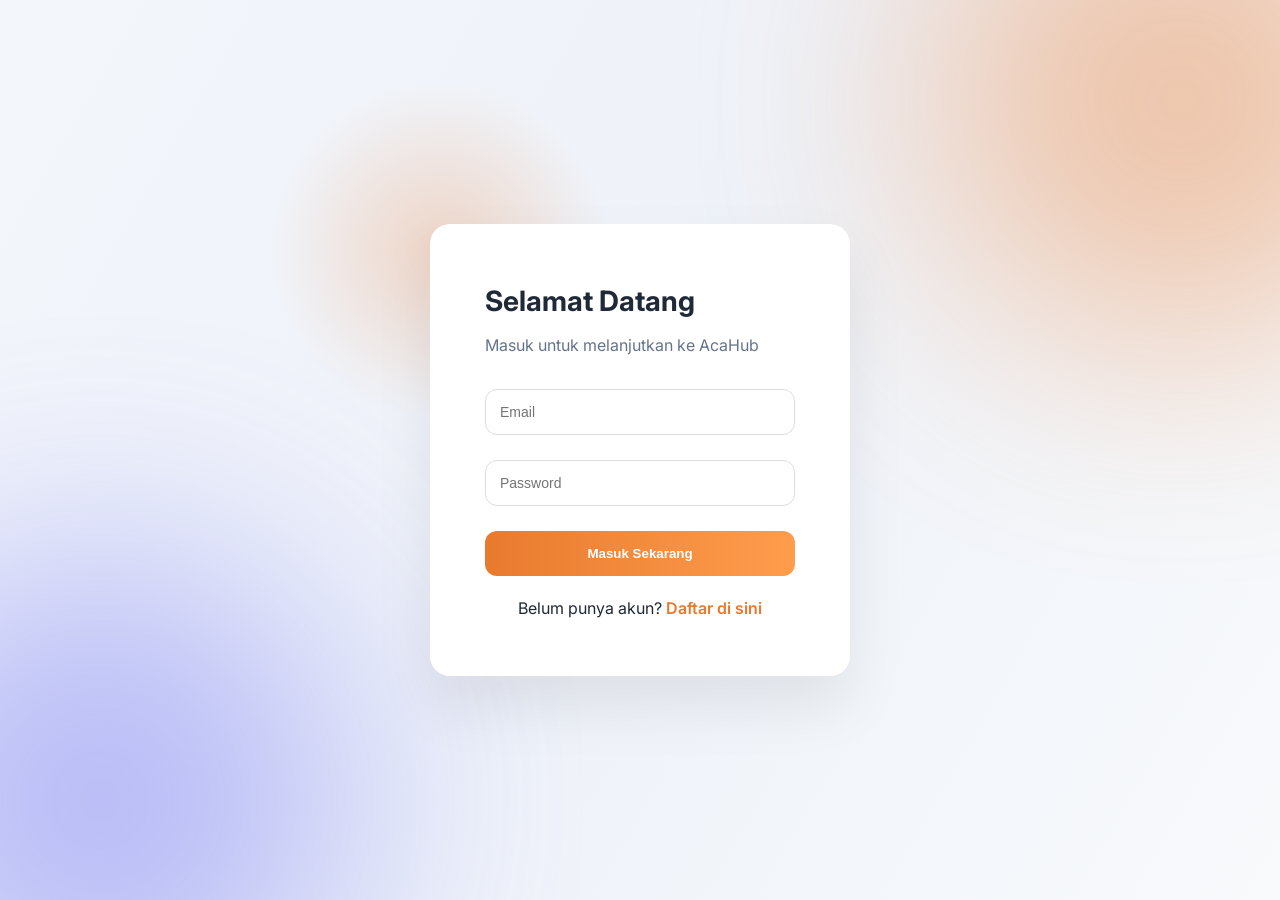
==== login.html @ 2651978c "kkk" ====
<!DOCTYPE html>
<html lang="id">
<head>

<meta charset="UTF-8">
<meta name="viewport" content="width=device-width, initial-scale=1.0">

<title>AcaHub Login</title>

<link rel="stylesheet" href="./styles.css">

<link href="https://fonts.googleapis.com/css2?family=Inter:wght@400;500;600;700&display=swap" rel="stylesheet">

</head>
<body>

<section class="acahub-auth-page">

<div class="mouse-light" id="mouseLight"></div>

<div class="acahub-auth-box">

<h2>Selamat Datang</h2>
<p>Masuk untuk melanjutkan ke AcaHub</p>

<form id="loginForm">

<div class="acahub-input">
<input type="email" id="email" required placeholder="Email">
</div>

<div class="acahub-input">
<input type="password" id="password" required placeholder="Password">
</div>

<button type="submit" class="acahub-btn">
Masuk Sekarang
</button>

</form>

<div class="acahub-login-link">
Belum punya akun?
<a href="./page.html">Daftar di sini</a>
</div>

</div>

</section>

<script src="./login.js"></script>

</body>
</html>
---- styles.css ----
body{
margin:0;
font-family:'Inter',sans-serif;
background:#f3f6fb;
overflow:hidden;
}

/* Background */
.acahub-auth-page{
min-height:100vh;
display:flex;
align-items:center;
justify-content:center;
position:relative;
background:linear-gradient(120deg,#f3f6fb,#eef2f9,#f8fafc);
overflow:hidden;
}

/* Floating blobs */
.acahub-auth-page::before,
.acahub-auth-page::after{
content:"";
position:absolute;
width:500px;
height:500px;
border-radius:50%;
filter:blur(120px);
opacity:0.4;
animation:float 10s infinite ease-in-out;
}

.acahub-auth-page::before{
background:#e87a2e;
top:-150px;
right:-150px;
}

.acahub-auth-page::after{
background:#6366f1;
bottom:-150px;
left:-150px;
animation-delay:4s;
}

/* Mouse light */
.mouse-light{
position:absolute;
width:400px;
height:400px;
background:radial-gradient(circle,rgba(232,122,46,0.25),transparent 60%);
border-radius:50%;
pointer-events:none;
transform:translate(-50%,-50%);
}

/* Card */
.acahub-auth-box{
position:relative;
z-index:1;
width:420px;
padding:55px;
border-radius:20px;
background:white;
box-shadow:
0 30px 60px rgba(0,0,0,0.08);
animation:fadeUp 1s ease;
transition:0.3s;
}

.acahub-auth-box:hover{
transform:translateY(-5px);
box-shadow:0 40px 80px rgba(0,0,0,0.12);
}

/* Title */
.acahub-auth-box h2{
margin-bottom:10px;
font-size:28px;
}

.acahub-auth-box p{
color:#64748b;
margin-bottom:30px;
}

/* Input */
.acahub-input{
position:relative;
margin-bottom:25px;
}

.acahub-input input{
width:100%;
padding:14px;
border-radius:12px;
border:1px solid #ddd;
font-size:14px;
outline:none;
transition:0.3s;
}

.acahub-input input:focus{
border-color:#e87a2e;
box-shadow:0 0 0 4px rgba(232,122,46,0.15);
}

/* Button */
.acahub-btn{
width:100%;
padding:15px;
border:none;
border-radius:12px;
background:linear-gradient(90deg,#e87a2e,#ff9d4d);
color:white;
font-weight:600;
cursor:pointer;
position:relative;
overflow:hidden;
transition:0.3s;
}

.acahub-btn:hover{
transform:translateY(-3px);
box-shadow:0 15px 35px rgba(232,122,46,0.4);
}

/* Ripple */
.ripple{
position:absolute;
border-radius:50%;
background:rgba(255,255,255,0.6);
transform:scale(0);
animation:ripple 600ms linear;
pointer-events:none;
}

/* Login link */
.acahub-login-link{
margin-top:20px;
text-align:center;
}

.acahub-login-link a{
color:#e87a2e;
font-weight:600;
text-decoration:none;
}

/* Animations */
@keyframes fadeUp{
from{
opacity:0;
transform:translateY(40px);
}
to{
opacity:1;
transform:translateY(0);
}
}

@keyframes float{
0%,100%{transform:translateY(0);}
50%{transform:translateY(40px);}
}

@keyframes ripple{
to{
transform:scale(4);
opacity:0;
}
}
/* ===========================
   AcaHub — Design System & Styles
   =========================== */

/* quick test rule (make body background light gray) */
body {
    background: #f0f0f0;
}


/* ---------- Reset & Base ---------- */
*, *::before, *::after {
    margin: 0;
    padding: 0;
    box-sizing: border-box;
}

:root {
    /* Brand Colors */
    --primary: #0d7377;
    --primary-dark: #095c5f;
    --primary-light: #14919b;
    --accent: #e87a2e;
    --accent-dark: #d06820;
    --accent-light: #f59e4f;

    /* Neutrals */
    --white: #ffffff;
    --gray-50: #f9fafb;
    --gray-100: #f3f4f6;
    --gray-200: #e5e7eb;
    --gray-300: #d1d5db;
    --gray-400: #9ca3af;
    --gray-500: #6b7280;
    --gray-600: #4b5563;
    --gray-700: #374151;
    --gray-800: #1f2937;
    --gray-900: #111827;

    /* Semantic Colors */
    --blue: #3b82f6;
    --blue-light: #eff6ff;
    --orange: #f97316;
    --orange-light: #fff7ed;
    --green: #10b981;
    --green-light: #ecfdf5;
    --purple: #8b5cf6;
    --purple-light: #f5f3ff;
    --teal: #14b8a6;
    --teal-light: #f0fdfa;
    --red: #ef4444;
    --red-light: #fef2f2;

    /* Typography */
    --font-primary: 'Outfit', sans-serif;
    --font-body: 'Inter', sans-serif;

    /* Spacing */
    --section-padding: 100px 0;
    --container-max: 1200px;

    /* Shadows */
    --shadow-sm: 0 1px 2px rgba(0, 0, 0, 0.05);
    --shadow-md: 0 4px 6px -1px rgba(0, 0, 0, 0.07), 0 2px 4px -2px rgba(0, 0, 0, 0.05);
    --shadow-lg: 0 10px 15px -3px rgba(0, 0, 0, 0.08), 0 4px 6px -4px rgba(0, 0, 0, 0.05);
    --shadow-xl: 0 20px 25px -5px rgba(0, 0, 0, 0.08), 0 8px 10px -6px rgba(0, 0, 0, 0.04);

    /* Border Radius */
    --radius-sm: 8px;
    --radius-md: 12px;
    --radius-lg: 16px;
    --radius-xl: 24px;
    --radius-full: 50px;
}

html {
    scroll-behavior: smooth;
}

body {
    font-family: var(--font-body);
    color: var(--gray-800);
    background: var(--white);
    line-height: 1.6;
    overflow-x: hidden;
    -webkit-font-smoothing: antialiased;
}

a {
    text-decoration: none;
    color: inherit;
}

ul { list-style: none; }

img { max-width: 100%; display: block; }

.section-container {
    max-width: var(--container-max);
    margin: 0 auto;
    padding: 0 24px;
}

/* ---------- Animations ---------- */
.fade-in {
    opacity: 0;
    transform: translateY(30px);
    transition: opacity 0.6s ease, transform 0.6s ease;
}

.fade-in.visible {
    opacity: 1;
    transform: translateY(0);
}

/* ---------- Navbar ---------- */
.navbar {
    position: fixed;
    top: 0;
    left: 0;
    width: 100%;
    z-index: 1000;
    background: rgba(255, 255, 255, 0.95);
    backdrop-filter: blur(12px);
    -webkit-backdrop-filter: blur(12px);
    transition: box-shadow 0.3s ease, background 0.3s ease;
}

.navbar.scrolled {
    box-shadow: 0 1px 12px rgba(0, 0, 0, 0.08);
}

.nav-container {
    max-width: var(--container-max);
    margin: 0 auto;
    padding: 0 24px;
    display: flex;
    align-items: center;
    justify-content: space-between;
    height: 72px;
}

.nav-logo {
    font-family: var(--font-primary);
    font-size: 1.65rem;
    font-weight: 800;
    color: var(--primary);
    letter-spacing: -0.5px;
}

.nav-menu {
    display: flex;
    gap: 36px;
}

.nav-link {
    font-size: 0.93rem;
    font-weight: 500;
    color: var(--gray-600);
    transition: color 0.2s ease;
    position: relative;
}

.nav-link::after {
    content: '';
    position: absolute;
    bottom: -4px;
    left: 0;
    width: 0;
    height: 2px;
    background: var(--accent);
    transition: width 0.25s ease;
    border-radius: 2px;
}

.nav-link:hover {
    color: var(--gray-900);
}

.nav-link:hover::after {
    width: 100%;
}

.nav-actions {
    display: flex;
    align-items: center;
    gap: 20px;
}

.nav-signin {
    font-size: 0.93rem;
    font-weight: 500;
    color: var(--gray-600);
    transition: color 0.2s;
}

.nav-signin:hover {
    color: var(--gray-900);
}

.nav-cta-btn {
    display: inline-flex;
    align-items: center;
    padding: 10px 22px;
    border-radius: var(--radius-full);
    background: var(--accent);
    color: var(--white);
    font-size: 0.88rem;
    font-weight: 600;
    transition: background 0.2s ease, transform 0.15s ease, box-shadow 0.2s ease;
}

.nav-cta-btn:hover {
    background: var(--accent-dark);
    transform: translateY(-1px);
    box-shadow: 0 4px 12px rgba(232, 122, 46, 0.3);
}

/* Hamburger */
.hamburger {
    display: none;
    flex-direction: column;
    gap: 5px;
    cursor: pointer;
    background: none;
    border: none;
    padding: 4px;
}

.hamburger span {
    width: 24px;
    height: 2.5px;
    background: var(--gray-700);
    border-radius: 4px;
    transition: all 0.3s ease;
}

.hamburger.active span:nth-child(1) {
    transform: rotate(45deg) translate(5px, 5px);
}

.hamburger.active span:nth-child(2) {
    opacity: 0;
}

.hamburger.active span:nth-child(3) {
    transform: rotate(-45deg) translate(5px, -5px);
}

/* ---------- Hero ---------- */
.hero {
    padding: 140px 0 100px;
    background: linear-gradient(135deg, var(--gray-50) 0%, var(--white) 50%, #fdf6ef 100%);
    position: relative;
    overflow: hidden;
}

.hero::before {
    content: '';
    position: absolute;
    top: -50%;
    right: -20%;
    width: 600px;
    height: 600px;
    background: radial-gradient(circle, rgba(232, 122, 46, 0.05) 0%, transparent 70%);
    border-radius: 50%;
}

.hero-container {
    max-width: var(--container-max);
    margin: 0 auto;
    padding: 0 24px;
    display: grid;
    grid-template-columns: 1fr 1fr;
    gap: 60px;
    align-items: center;
}

.hero-title {
    font-family: var(--font-primary);
    font-size: 4.2rem;
    font-weight: 900;
    line-height: 1.08;
    color: var(--gray-900);
    letter-spacing: -2px;
}

.hero-title-line {
    display: block;
}

.hero-title-accent {
    color: var(--primary);
}

.hero-description {
    margin-top: 24px;
    font-size: 1.08rem;
    color: var(--gray-500);
    line-height: 1.7;
    max-width: 440px;
}

.hero-buttons {
    margin-top: 36px;
    display: flex;
    gap: 16px;
    flex-wrap: wrap;
}

/* Buttons */
.btn {
    display: inline-flex;
    align-items: center;
    gap: 10px;
    font-family: var(--font-body);
    font-weight: 600;
    font-size: 0.95rem;
    border-radius: var(--radius-full);
    padding: 14px 28px;
    cursor: pointer;
    transition: all 0.25s ease;
    border: none;
    outline: none;
}

.btn-primary {
    background: var(--accent);
    color: var(--white);
    box-shadow: 0 4px 14px rgba(232, 122, 46, 0.25);
}

.btn-primary:hover {
    background: var(--accent-dark);
    transform: translateY(-2px);
    box-shadow: 0 6px 20px rgba(232, 122, 46, 0.35);
}

.btn-secondary {
    background: var(--white);
    color: var(--gray-700);
    border: 1.5px solid var(--gray-200);
}

.btn-secondary:hover {
    border-color: var(--gray-300);
    background: var(--gray-50);
    transform: translateY(-2px);
}

.btn-lg {
    padding: 16px 36px;
    font-size: 1rem;
}

.btn-white {
    background: var(--white);
    color: var(--gray-800);
    border: 2px solid rgba(255,255,255,0.3);
}

.btn-white:hover {
    background: var(--gray-50);
    transform: translateY(-2px);
}

.btn-outline-pricing {
    width: 100%;
    justify-content: center;
    background: var(--white);
    color: var(--gray-700);
    border: 1.5px solid var(--gray-200);
    padding: 14px 28px;
    border-radius: var(--radius-full);
}

.btn-outline-pricing:hover {
    border-color: var(--accent);
    color: var(--accent);
    transform: translateY(-2px);
}

.btn-primary-pricing {
    width: 100%;
    justify-content: center;
    background: var(--accent);
    color: var(--white);
    padding: 14px 28px;
    border-radius: var(--radius-full);
    box-shadow: 0 4px 14px rgba(232, 122, 46, 0.25);
}

.btn-primary-pricing:hover {
    background: var(--accent-dark);
    transform: translateY(-2px);
    box-shadow: 0 6px 20px rgba(232, 122, 46, 0.35);
}

/* Hero Cards */
.hero-cards {
    display: grid;
    grid-template-columns: 1fr 1fr;
    gap: 20px;
}

.feature-card {
    background: var(--white);
    border-radius: var(--radius-lg);
    padding: 28px 24px;
    box-shadow: var(--shadow-md);
    transition: transform 0.3s ease, box-shadow 0.3s ease;
    border: 1px solid var(--gray-100);
}

.feature-card:hover {
    transform: translateY(-6px);
    box-shadow: var(--shadow-xl);
}

.card-icon {
    width: 48px;
    height: 48px;
    border-radius: var(--radius-md);
    display: flex;
    align-items: center;
    justify-content: center;
    margin-bottom: 16px;
}

.card-icon-blue { background: var(--primary); }
.card-icon-orange { background: var(--accent); }
.card-icon-teal { background: var(--teal); }
.card-icon-purple { background: var(--purple); }

.card-title {
    font-family: var(--font-primary);
    font-size: 1.1rem;
    font-weight: 700;
    color: var(--gray-900);
    margin-bottom: 6px;
}

.card-desc {
    font-size: 0.88rem;
    color: var(--gray-500);
    line-height: 1.5;
}

/* Stagger animation delays */
.card-1 { transition-delay: 0.1s; }
.card-2 { transition-delay: 0.2s; }
.card-3 { transition-delay: 0.3s; }
.card-4 { transition-delay: 0.4s; }

/* ---------- Sections Common ---------- */
.section-header {
    text-align: center;
    margin-bottom: 64px;
}

.section-badge {
    display: inline-block;
    padding: 6px 18px;
    border-radius: var(--radius-full);
    background: var(--accent-light);
    color: var(--white);
    font-size: 0.82rem;
    font-weight: 600;
    letter-spacing: 0.5px;
    text-transform: uppercase;
    margin-bottom: 16px;
}

.section-title {
    font-family: var(--font-primary);
    font-size: 2.6rem;
    font-weight: 800;
    color: var(--gray-900);
    line-height: 1.2;
    letter-spacing: -1px;
}

.text-accent {
    color: var(--primary);
}

.section-subtitle {
    margin-top: 16px;
    font-size: 1.05rem;
    color: var(--gray-500);
    max-width: 560px;
    margin-left: auto;
    margin-right: auto;
}

/* ---------- Features Section ---------- */
.features {
    padding: var(--section-padding);
    background: var(--white);
}

.features-grid {
    display: grid;
    grid-template-columns: repeat(3, 1fr);
    gap: 32px;
}

.feature-item {
    padding: 32px 28px;
    border-radius: var(--radius-lg);
    background: var(--gray-50);
    border: 1px solid var(--gray-100);
    transition: transform 0.3s ease, box-shadow 0.3s ease, border-color 0.3s ease;
}

.feature-item:hover {
    transform: translateY(-4px);
    box-shadow: var(--shadow-lg);
    border-color: var(--gray-200);
}

.feature-item-icon {
    width: 56px;
    height: 56px;
    border-radius: var(--radius-md);
    display: flex;
    align-items: center;
    justify-content: center;
    margin-bottom: 20px;
}

.fi-blue { background: var(--blue-light); color: var(--blue); }
.fi-orange { background: var(--orange-light); color: var(--orange); }
.fi-green { background: var(--green-light); color: var(--green); }
.fi-purple { background: var(--purple-light); color: var(--purple); }
.fi-teal { background: var(--teal-light); color: var(--teal); }
.fi-red { background: var(--red-light); color: var(--red); }

.feature-item h3 {
    font-family: var(--font-primary);
    font-size: 1.15rem;
    font-weight: 700;
    color: var(--gray-900);
    margin-bottom: 10px;
}

.feature-item p {
    font-size: 0.9rem;
    color: var(--gray-500);
    line-height: 1.6;
}

/* ---------- For Schools ---------- */
.schools {
    padding: var(--section-padding);
    background: var(--gray-50);
}

.schools-grid {
    display: grid;
    grid-template-columns: 1fr 1fr;
    gap: 80px;
    align-items: center;
}

.schools-description {
    margin-top: 20px;
    font-size: 1.05rem;
    color: var(--gray-500);
    line-height: 1.7;
}

.schools-stats {
    display: flex;
    gap: 40px;
    margin-top: 32px;
}

.stat-item {
    display: flex;
    flex-direction: column;
}

.stat-number {
    font-family: var(--font-primary);
    font-size: 2.2rem;
    font-weight: 800;
    color: var(--accent);
}

.stat-suffix {
    font-family: var(--font-primary);
    font-size: 2.2rem;
    font-weight: 800;
    color: var(--accent);
}

.stat-label {
    font-size: 0.88rem;
    color: var(--gray-500);
    margin-top: -2px;
}

.schools-checklist {
    margin-top: 28px;
    display: flex;
    flex-direction: column;
    gap: 14px;
}

.schools-checklist li {
    display: flex;
    align-items: center;
    gap: 12px;
    font-size: 0.95rem;
    color: var(--gray-700);
    font-weight: 500;
}

/* School Card Visual */
.schools-card {
    background: var(--white);
    border-radius: var(--radius-lg);
    padding: 32px;
    box-shadow: var(--shadow-lg);
    border: 1px solid var(--gray-100);
}

.schools-card-header {
    display: flex;
    align-items: center;
    gap: 16px;
    margin-bottom: 24px;
}

.schools-avatar {
    width: 52px;
    height: 52px;
    border-radius: var(--radius-md);
    display: flex;
    align-items: center;
    justify-content: center;
    font-weight: 800;
    font-size: 0.85rem;
    color: var(--white);
}

.schools-avatar-1 {
    background: linear-gradient(135deg, var(--primary), var(--primary-light));
}

.schools-card-header h4 {
    font-family: var(--font-primary);
    font-size: 1.1rem;
    font-weight: 700;
    color: var(--gray-900);
}

.schools-card-header span {
    font-size: 0.85rem;
    color: var(--gray-400);
}

.schools-card-stats {
    display: grid;
    grid-template-columns: repeat(3, 1fr);
    gap: 16px;
    margin-bottom: 24px;
    text-align: center;
    background: var(--gray-50);
    border-radius: var(--radius-md);
    padding: 16px;
}

.schools-card-stats div strong {
    display: block;
    font-family: var(--font-primary);
    font-size: 1.3rem;
    font-weight: 800;
    color: var(--gray-900);
}

.schools-card-stats div span {
    font-size: 0.78rem;
    color: var(--gray-400);
}

.schools-card-bar {
    margin-top: 16px;
}

.bar-label {
    display: flex;
    justify-content: space-between;
    font-size: 0.82rem;
    font-weight: 500;
    color: var(--gray-600);
    margin-bottom: 8px;
}

.bar-track {
    width: 100%;
    height: 8px;
    background: var(--gray-100);
    border-radius: 100px;
    overflow: hidden;
}

.bar-fill {
    height: 100%;
    background: linear-gradient(90deg, var(--primary-light), var(--primary));
    border-radius: 100px;
    transition: width 1.5s ease;
    width: 0%;
}

.bar-fill-orange {
    background: linear-gradient(90deg, var(--accent-light), var(--accent));
}

/* ---------- How It Works ---------- */
.how-it-works {
    padding: var(--section-padding);
    background: var(--white);
}

.steps-grid {
    display: flex;
    align-items: center;
    justify-content: center;
    gap: 24px;
}

.step-item {
    text-align: center;
    padding: 36px 28px;
    background: var(--gray-50);
    border-radius: var(--radius-lg);
    border: 1px solid var(--gray-100);
    flex: 1;
    max-width: 320px;
    transition: transform 0.3s ease, box-shadow 0.3s ease;
}

.step-item:hover {
    transform: translateY(-4px);
    box-shadow: var(--shadow-lg);
}

.step-number {
    width: 52px;
    height: 52px;
    border-radius: 50%;
    background: linear-gradient(135deg, var(--accent), var(--accent-dark));
    color: var(--white);
    font-family: var(--font-primary);
    font-size: 1.3rem;
    font-weight: 800;
    display: flex;
    align-items: center;
    justify-content: center;
    margin: 0 auto 20px;
}

.step-item h3 {
    font-family: var(--font-primary);
    font-size: 1.15rem;
    font-weight: 700;
    color: var(--gray-900);
    margin-bottom: 10px;
}

.step-item p {
    font-size: 0.9rem;
    color: var(--gray-500);
    line-height: 1.6;
}

.step-connector {
    display: flex;
    align-items: center;
    flex-shrink: 0;
}

/* ---------- Pricing ---------- */
.pricing {
    padding: var(--section-padding);
    background: var(--gray-50);
}

.pricing-grid {
    display: grid;
    grid-template-columns: repeat(3, 1fr);
    gap: 28px;
    align-items: start;
}

.pricing-card {
    background: var(--white);
    border-radius: var(--radius-lg);
    padding: 36px 28px;
    border: 1px solid var(--gray-100);
    box-shadow: var(--shadow-sm);
    transition: transform 0.3s ease, box-shadow 0.3s ease;
    position: relative;
}

.pricing-card:hover {
    transform: translateY(-4px);
    box-shadow: var(--shadow-lg);
}

.pricing-card-popular {
    border: 2px solid var(--accent);
    box-shadow: var(--shadow-lg);
    transform: scale(1.03);
}

.pricing-card-popular:hover {
    transform: scale(1.03) translateY(-4px);
    box-shadow: var(--shadow-xl);
}

.pricing-popular-badge {
    position: absolute;
    top: -14px;
    left: 50%;
    transform: translateX(-50%);
    background: var(--accent);
    color: var(--white);
    font-size: 0.78rem;
    font-weight: 700;
    padding: 6px 20px;
    border-radius: var(--radius-full);
    letter-spacing: 0.5px;
}

.pricing-card-header h3 {
    font-family: var(--font-primary);
    font-size: 1.3rem;
    font-weight: 700;
    color: var(--gray-900);
}

.pricing-tagline {
    font-size: 0.85rem;
    color: var(--gray-400);
    margin-top: 4px;
}

.pricing-price {
    margin: 24px 0;
    display: flex;
    align-items: baseline;
    gap: 2px;
}

.price-currency {
    font-family: var(--font-primary);
    font-size: 1.4rem;
    font-weight: 700;
    color: var(--gray-900);
}

.price-amount {
    font-family: var(--font-primary);
    font-size: 3.2rem;
    font-weight: 900;
    color: var(--gray-900);
    line-height: 1;
}

.price-period {
    font-size: 0.9rem;
    color: var(--gray-400);
    margin-left: 4px;
}

.pricing-features {
    display: flex;
    flex-direction: column;
    gap: 14px;
    margin-bottom: 28px;
}

.pricing-features li {
    display: flex;
    align-items: center;
    gap: 10px;
    font-size: 0.9rem;
    color: var(--gray-600);
}

/* ---------- CTA Section ---------- */
.cta-section {
    padding: 80px 0;
    background: linear-gradient(135deg, var(--gray-900) 0%, #1a2332 50%, var(--primary-dark) 100%);
    position: relative;
    overflow: hidden;
}

.cta-section::before {
    content: '';
    position: absolute;
    top: -100px;
    right: -100px;
    width: 400px;
    height: 400px;
    background: radial-gradient(circle, rgba(232, 122, 46, 0.12) 0%, transparent 70%);
    border-radius: 50%;
}

.cta-content {
    text-align: center;
    position: relative;
    z-index: 1;
}

.cta-content h2 {
    font-family: var(--font-primary);
    font-size: 2.6rem;
    font-weight: 800;
    color: var(--white);
    letter-spacing: -1px;
}

.cta-content p {
    margin-top: 16px;
    font-size: 1.1rem;
    color: rgba(255, 255, 255, 0.65);
    max-width: 500px;
    margin-left: auto;
    margin-right: auto;
}

.cta-buttons {
    margin-top: 36px;
    display: flex;
    justify-content: center;
    gap: 16px;
    flex-wrap: wrap;
}

/* ---------- Footer ---------- */
.footer {
    padding: 72px 0 32px;
    background: var(--gray-900);
    color: rgba(255, 255, 255, 0.6);
}

.footer-grid {
    display: grid;
    grid-template-columns: 2fr 1fr 1fr 1fr;
    gap: 48px;
}

.footer-logo {
    font-family: var(--font-primary);
    font-size: 1.65rem;
    font-weight: 800;
    color: var(--white);
    display: inline-block;
    margin-bottom: 16px;
}

.footer-brand p {
    font-size: 0.9rem;
    line-height: 1.7;
    max-width: 300px;
}

.footer-social {
    display: flex;
    gap: 16px;
    margin-top: 24px;
}

.footer-social a {
    width: 40px;
    height: 40px;
    border-radius: 50%;
    background: rgba(255, 255, 255, 0.08);
    display: flex;
    align-items: center;
    justify-content: center;
    color: rgba(255, 255, 255, 0.5);
    transition: background 0.2s, color 0.2s;
}

.footer-social a:hover {
    background: var(--accent);
    color: var(--white);
}

.footer-links h4 {
    font-family: var(--font-primary);
    font-size: 1rem;
    font-weight: 700;
    color: var(--white);
    margin-bottom: 20px;
}

.footer-links ul {
    display: flex;
    flex-direction: column;
    gap: 12px;
}

.footer-links a {
    font-size: 0.88rem;
    color: rgba(255, 255, 255, 0.5);
    transition: color 0.2s;
}

.footer-links a:hover {
    color: var(--accent);
}

.footer-bottom {
    margin-top: 56px;
    padding-top: 28px;
    border-top: 1px solid rgba(255, 255, 255, 0.08);
    text-align: center;
    font-size: 0.85rem;
}

/* ---------- Responsive ---------- */
@media (max-width: 1024px) {
    .hero-title {
        font-size: 3.2rem;
    }

    .features-grid {
        grid-template-columns: repeat(2, 1fr);
    }

    .schools-grid {
        grid-template-columns: 1fr;
        gap: 48px;
    }

    .footer-grid {
        grid-template-columns: 1fr 1fr;
        gap: 36px;
    }
}

@media (max-width: 768px) {
    :root {
        --section-padding: 72px 0;
    }

    .nav-menu, .nav-actions {
        display: none;
    }

    .nav-menu.active {
        display: flex;
        flex-direction: column;
        position: absolute;
        top: 72px;
        left: 0;
        right: 0;
        background: var(--white);
        padding: 24px;
        gap: 20px;
        box-shadow: var(--shadow-lg);
        border-bottom: 1px solid var(--gray-100);
    }

    .nav-actions.active {
        display: flex;
        flex-direction: column;
        position: absolute;
        top: calc(72px + 200px);
        left: 0;
        right: 0;
        background: var(--white);
        padding: 0 24px 24px;
        gap: 16px;
        box-shadow: var(--shadow-lg);
    }

    .hamburger {
        display: flex;
    }

    .hero {
        padding: 120px 0 64px;
    }

    .hero-container {
        grid-template-columns: 1fr;
        gap: 48px;
    }

    .hero-title {
        font-size: 2.8rem;
    }

    .hero-description {
        max-width: 100%;
    }

    .hero-cards {
        grid-template-columns: 1fr 1fr;
    }

    .features-grid {
        grid-template-columns: 1fr;
    }

    .steps-grid {
        flex-direction: column;
    }

    .step-connector {
        transform: rotate(90deg);
    }

    .step-item {
        max-width: 100%;
        width: 100%;
    }

    .pricing-grid {
        grid-template-columns: 1fr;
        max-width: 400px;
        margin: 0 auto;
    }

    .pricing-card-popular {
        transform: scale(1);
    }

    .pricing-card-popular:hover {
        transform: translateY(-4px);
    }

    .section-title {
        font-size: 2rem;
    }

    .cta-content h2 {
        font-size: 2rem;
    }

    .footer-grid {
        grid-template-columns: 1fr;
    }
}

@media (max-width: 480px) {
    .hero-title {
        font-size: 2.2rem;
    }

    .hero-cards {
        grid-template-columns: 1fr;
    }

    .hero-buttons {
        flex-direction: column;
    }

    .hero-buttons .btn {
        width: 100%;
        justify-content: center;
    }

    .schools-stats {
        flex-direction: column;
        gap: 16px;
    }

    .cta-buttons {
        flex-direction: column;
        align-items: center;
    }
}
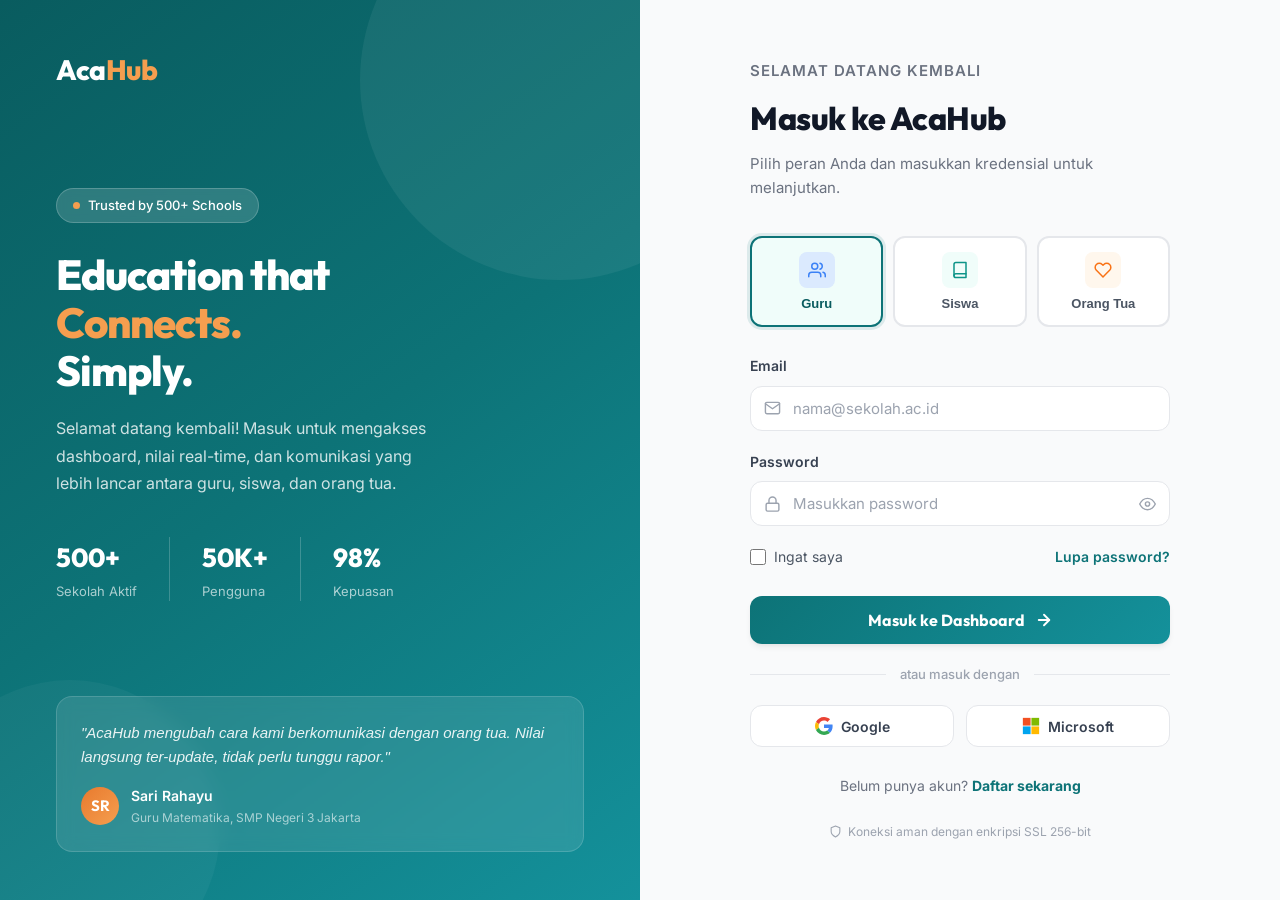
==== commit 5a1dd0d0: "done merge" ====
--- a/login.html
+++ b/login.html
@@ -1,54 +1,780 @@
 <!DOCTYPE html>
 <html lang="id">
+
 <head>
-
-<meta charset="UTF-8">
-<meta name="viewport" content="width=device-width, initial-scale=1.0">
-
-<title>AcaHub Login</title>
-
-<link rel="stylesheet" href="./styles.css">
-
-<link href="https://fonts.googleapis.com/css2?family=Inter:wght@400;500;600;700&display=swap" rel="stylesheet">
-
+    <meta charset="UTF-8">
+    <meta name="viewport" content="width=device-width, initial-scale=1.0">
+    <meta name="description" content="AcaHub — Masuk ke akun Anda">
+    <title>Login — AcaHub</title>
+    <link rel="preconnect" href="https://fonts.googleapis.com">
+    <link rel="preconnect" href="https://fonts.gstatic.com" crossorigin>
+    <link
+        href="https://fonts.googleapis.com/css2?family=Inter:wght@400;500;600;700;800;900&family=Outfit:wght@400;500;600;700;800;900&display=swap"
+        rel="stylesheet">
+    <link rel="stylesheet" href="styles.css">
+    <style>
+        /* ===== Login Page Styles ===== */
+        .login-page {
+            min-height: 100vh;
+            display: grid;
+            grid-template-columns: 1fr 1fr;
+        }
+
+        /* --- Left Panel (Brand) --- */
+        .login-brand {
+            background: linear-gradient(145deg, var(--primary-dark) 0%, var(--primary) 50%, var(--primary-light) 100%);
+            display: flex;
+            flex-direction: column;
+            justify-content: space-between;
+            padding: 48px 56px;
+            color: var(--white);
+            position: relative;
+            overflow: hidden;
+        }
+
+        .login-brand::before {
+            content: '';
+            position: absolute;
+            top: -120px;
+            right: -120px;
+            width: 400px;
+            height: 400px;
+            border-radius: 50%;
+            background: rgba(255, 255, 255, 0.06);
+        }
+
+        .login-brand::after {
+            content: '';
+            position: absolute;
+            bottom: -80px;
+            left: -80px;
+            width: 300px;
+            height: 300px;
+            border-radius: 50%;
+            background: rgba(255, 255, 255, 0.04);
+        }
+
+        .brand-logo {
+            font-family: var(--font-primary);
+            font-size: 28px;
+            font-weight: 800;
+            letter-spacing: -0.5px;
+            color: var(--white);
+            text-decoration: none;
+            position: relative;
+            z-index: 1;
+        }
+
+        .brand-logo span {
+            color: var(--accent-light);
+        }
+
+        .brand-content {
+            position: relative;
+            z-index: 1;
+        }
+
+        .brand-badge {
+            display: inline-flex;
+            align-items: center;
+            gap: 8px;
+            background: rgba(255, 255, 255, 0.15);
+            border: 1px solid rgba(255, 255, 255, 0.2);
+            border-radius: var(--radius-full);
+            padding: 6px 16px;
+            font-size: 13px;
+            font-weight: 500;
+            margin-bottom: 28px;
+            backdrop-filter: blur(4px);
+        }
+
+        .brand-badge-dot {
+            width: 7px;
+            height: 7px;
+            background: var(--accent-light);
+            border-radius: 50%;
+            animation: pulse-dot 2s infinite;
+        }
+
+        @keyframes pulse-dot {
+            0%, 100% { opacity: 1; transform: scale(1); }
+            50% { opacity: 0.6; transform: scale(0.85); }
+        }
+
+        .brand-heading {
+            font-family: var(--font-primary);
+            font-size: 42px;
+            font-weight: 800;
+            line-height: 1.15;
+            letter-spacing: -1px;
+            margin-bottom: 20px;
+        }
+
+        .brand-heading .accent {
+            color: var(--accent-light);
+        }
+
+        .brand-description {
+            font-size: 16px;
+            line-height: 1.7;
+            color: rgba(255, 255, 255, 0.8);
+            max-width: 380px;
+            margin-bottom: 40px;
+        }
+
+        .brand-stats {
+            display: flex;
+            gap: 32px;
+        }
+
+        .stat-item {
+            display: flex;
+            flex-direction: column;
+            gap: 4px;
+        }
+
+        .stat-number {
+            font-family: var(--font-primary);
+            font-size: 26px;
+            font-weight: 800;
+            color: var(--white);
+        }
+
+        .stat-label {
+            font-size: 13px;
+            color: rgba(255, 255, 255, 0.65);
+        }
+
+        .stat-divider {
+            width: 1px;
+            background: rgba(255, 255, 255, 0.2);
+            align-self: stretch;
+        }
+
+        .brand-footer {
+            position: relative;
+            z-index: 1;
+        }
+
+        .brand-testimonial {
+            background: rgba(255, 255, 255, 0.1);
+            border: 1px solid rgba(255, 255, 255, 0.15);
+            border-radius: var(--radius-lg);
+            padding: 24px;
+            backdrop-filter: blur(8px);
+        }
+
+        .testimonial-text {
+            font-size: 15px;
+            line-height: 1.6;
+            color: rgba(255, 255, 255, 0.9);
+            font-style: italic;
+            margin-bottom: 16px;
+        }
+
+        .testimonial-author {
+            display: flex;
+            align-items: center;
+            gap: 12px;
+        }
+
+        .author-avatar {
+            width: 38px;
+            height: 38px;
+            border-radius: 50%;
+            background: linear-gradient(135deg, var(--accent), var(--accent-light));
+            display: flex;
+            align-items: center;
+            justify-content: center;
+            font-family: var(--font-primary);
+            font-weight: 700;
+            font-size: 15px;
+            color: white;
+            flex-shrink: 0;
+        }
+
+        .author-info .author-name {
+            font-weight: 600;
+            font-size: 14px;
+            color: var(--white);
+        }
+
+        .author-info .author-role {
+            font-size: 12px;
+            color: rgba(255, 255, 255, 0.6);
+        }
+
+        /* --- Right Panel (Form) --- */
+        .login-form-panel {
+            display: flex;
+            flex-direction: column;
+            justify-content: center;
+            align-items: center;
+            padding: 56px 48px;
+            background: var(--gray-50);
+        }
+
+        .login-form-wrapper {
+            width: 100%;
+            max-width: 420px;
+        }
+
+        .form-header {
+            margin-bottom: 36px;
+        }
+
+        .form-header-eyebrow {
+            font-size: 13px;
+            font-weight: 600;
+            text-transform: uppercase;
+            letter-spacing: 1px;
+            color: var(--primary);
+            margin-bottom: 10px;
+        }
+
+        .form-header h1 {
+            font-family: var(--font-primary);
+            font-size: 32px;
+            font-weight: 800;
+            color: var(--gray-900);
+            letter-spacing: -0.5px;
+            margin-bottom: 8px;
+        }
+
+        .form-header p {
+            font-size: 15px;
+            color: var(--gray-500);
+            line-height: 1.6;
+        }
+
+        /* Role Selector */
+        .role-selector {
+            display: grid;
+            grid-template-columns: repeat(3, 1fr);
+            gap: 10px;
+            margin-bottom: 28px;
+        }
+
+        .role-option {
+            display: flex;
+            flex-direction: column;
+            align-items: center;
+            gap: 8px;
+            padding: 14px 10px;
+            border: 2px solid var(--gray-200);
+            border-radius: var(--radius-md);
+            cursor: pointer;
+            transition: all 0.2s ease;
+            background: var(--white);
+        }
+
+        .role-option:hover {
+            border-color: var(--primary-light);
+            background: var(--teal-light);
+        }
+
+        .role-option.active {
+            border-color: var(--primary);
+            background: var(--teal-light);
+            box-shadow: 0 0 0 3px rgba(13, 115, 119, 0.12);
+        }
+
+        .role-icon {
+            width: 36px;
+            height: 36px;
+            border-radius: var(--radius-sm);
+            display: flex;
+            align-items: center;
+            justify-content: center;
+        }
+
+        .role-icon.teacher { background: #eff6ff; }
+        .role-icon.student { background: var(--teal-light); }
+        .role-icon.parent  { background: var(--orange-light); }
+
+        .role-option.active .role-icon.teacher { background: #dbeafe; }
+        .role-option.active .role-icon.student  { background: #ccfbf1; }
+        .role-option.active .role-icon.parent   { background: #fed7aa; }
+
+        .role-name {
+            font-size: 13px;
+            font-weight: 600;
+            color: var(--gray-600);
+        }
+
+        .role-option.active .role-name {
+            color: var(--primary-dark);
+        }
+
+        /* Form Fields */
+        .form-group {
+            margin-bottom: 20px;
+        }
+
+        .form-group label {
+            display: block;
+            font-size: 14px;
+            font-weight: 600;
+            color: var(--gray-700);
+            margin-bottom: 8px;
+        }
+
+        .input-wrapper {
+            position: relative;
+        }
+
+        .input-icon {
+            position: absolute;
+            left: 14px;
+            top: 50%;
+            transform: translateY(-50%);
+            color: var(--gray-400);
+            display: flex;
+            align-items: center;
+            pointer-events: none;
+        }
+
+        .form-input {
+            width: 100%;
+            padding: 12px 14px 12px 42px;
+            border: 1.5px solid var(--gray-200);
+            border-radius: var(--radius-md);
+            font-family: var(--font-body);
+            font-size: 15px;
+            color: var(--gray-800);
+            background: var(--white);
+            transition: border-color 0.2s, box-shadow 0.2s;
+            outline: none;
+        }
+
+        .form-input::placeholder {
+            color: var(--gray-400);
+        }
+
+        .form-input:focus {
+            border-color: var(--primary);
+            box-shadow: 0 0 0 3px rgba(13, 115, 119, 0.1);
+        }
+
+        .toggle-password {
+            position: absolute;
+            right: 14px;
+            top: 50%;
+            transform: translateY(-50%);
+            background: none;
+            border: none;
+            cursor: pointer;
+            color: var(--gray-400);
+            display: flex;
+            align-items: center;
+            transition: color 0.15s;
+            padding: 0;
+        }
+
+        .toggle-password:hover { color: var(--primary); }
+
+        /* Options Row */
+        .form-options {
+            display: flex;
+            justify-content: space-between;
+            align-items: center;
+            margin-bottom: 28px;
+        }
+
+        .checkbox-label {
+            display: flex;
+            align-items: center;
+            gap: 8px;
+            cursor: pointer;
+            font-size: 14px;
+            color: var(--gray-600);
+        }
+
+        .checkbox-label input[type="checkbox"] {
+            width: 16px;
+            height: 16px;
+            accent-color: var(--primary);
+            cursor: pointer;
+        }
+
+        .forgot-link {
+            font-size: 14px;
+            font-weight: 600;
+            color: var(--primary);
+            text-decoration: none;
+            transition: color 0.15s;
+        }
+
+        .forgot-link:hover { color: var(--primary-dark); text-decoration: underline; }
+
+        /* Submit Button */
+        .btn-login {
+            width: 100%;
+            padding: 14px;
+            background: linear-gradient(135deg, var(--primary), var(--primary-light));
+            color: var(--white);
+            border: none;
+            border-radius: var(--radius-md);
+            font-family: var(--font-primary);
+            font-size: 16px;
+            font-weight: 700;
+            cursor: pointer;
+            display: flex;
+            align-items: center;
+            justify-content: center;
+            gap: 10px;
+            transition: all 0.2s ease;
+            box-shadow: var(--shadow-md);
+            margin-bottom: 20px;
+        }
+
+        .btn-login:hover {
+            background: linear-gradient(135deg, var(--primary-dark), var(--primary));
+            transform: translateY(-1px);
+            box-shadow: var(--shadow-lg);
+        }
+
+        .btn-login:active { transform: translateY(0); }
+
+        /* Divider */
+        .form-divider {
+            display: flex;
+            align-items: center;
+            gap: 14px;
+            margin-bottom: 20px;
+        }
+
+        .form-divider::before,
+        .form-divider::after {
+            content: '';
+            flex: 1;
+            height: 1px;
+            background: var(--gray-200);
+        }
+
+        .form-divider span {
+            font-size: 13px;
+            color: var(--gray-400);
+            font-weight: 500;
+            white-space: nowrap;
+        }
+
+        /* OAuth Buttons */
+        .oauth-buttons {
+            display: grid;
+            grid-template-columns: 1fr 1fr;
+            gap: 12px;
+            margin-bottom: 28px;
+        }
+
+        .btn-oauth {
+            display: flex;
+            align-items: center;
+            justify-content: center;
+            gap: 8px;
+            padding: 11px 16px;
+            border: 1.5px solid var(--gray-200);
+            border-radius: var(--radius-md);
+            background: var(--white);
+            font-family: var(--font-body);
+            font-size: 14px;
+            font-weight: 600;
+            color: var(--gray-700);
+            cursor: pointer;
+            transition: all 0.2s;
+        }
+
+        .btn-oauth:hover {
+            border-color: var(--gray-300);
+            background: var(--gray-50);
+            box-shadow: var(--shadow-sm);
+        }
+
+        /* Footer */
+        .form-footer {
+            text-align: center;
+            font-size: 14px;
+            color: var(--gray-500);
+        }
+
+        .form-footer a {
+            font-weight: 700;
+            color: var(--primary);
+            text-decoration: none;
+        }
+
+        .form-footer a:hover { text-decoration: underline; }
+
+        /* Security Note */
+        .security-note {
+            display: flex;
+            align-items: center;
+            justify-content: center;
+            gap: 6px;
+            margin-top: 24px;
+            font-size: 12px;
+            color: var(--gray-400);
+        }
+
+        /* ===== Responsive ===== */
+        @media (max-width: 900px) {
+            .login-page { grid-template-columns: 1fr; }
+            .login-brand { display: none; }
+            .login-form-panel { padding: 40px 24px; }
+        }
+
+        @media (max-width: 480px) {
+            .form-header h1 { font-size: 26px; }
+            .oauth-buttons { grid-template-columns: 1fr; }
+        }
+    </style>
 </head>
+
 <body>
-
-<section class="acahub-auth-page">
-
-<div class="mouse-light" id="mouseLight"></div>
-
-<div class="acahub-auth-box">
-
-<h2>Selamat Datang</h2>
-<p>Masuk untuk melanjutkan ke AcaHub</p>
-
-<form id="loginForm">
-
-<div class="acahub-input">
-<input type="email" id="email" required placeholder="Email">
-</div>
-
-<div class="acahub-input">
-<input type="password" id="password" required placeholder="Password">
-</div>
-
-<button type="submit" class="acahub-btn">
-Masuk Sekarang
-</button>
-
-</form>
-
-<div class="acahub-login-link">
-Belum punya akun?
-<a href="./page.html">Daftar di sini</a>
-</div>
-
-</div>
-
-</section>
-
-<script src="./login.js"></script>
-
+    <div class="login-page">
+
+        <!-- ===== Left: Brand Panel ===== -->
+        <aside class="login-brand">
+            <a href="index.html" class="brand-logo">Aca<span>Hub</span></a>
+
+            <div class="brand-content">
+                <div class="brand-badge">
+                    <span class="brand-badge-dot"></span>
+                    Trusted by 500+ Schools
+                </div>
+                <h2 class="brand-heading">
+                    Education that<br>
+                    <span class="accent">Connects.</span><br>
+                    Simply.
+                </h2>
+                <p class="brand-description">
+                    Selamat datang kembali! Masuk untuk mengakses dashboard, nilai real-time, dan komunikasi yang lebih lancar antara guru, siswa, dan orang tua.
+                </p>
+                <div class="brand-stats">
+                    <div class="stat-item">
+                        <span class="stat-number">500+</span>
+                        <span class="stat-label">Sekolah Aktif</span>
+                    </div>
+                    <div class="stat-divider"></div>
+                    <div class="stat-item">
+                        <span class="stat-number">50K+</span>
+                        <span class="stat-label">Pengguna</span>
+                    </div>
+                    <div class="stat-divider"></div>
+                    <div class="stat-item">
+                        <span class="stat-number">98%</span>
+                        <span class="stat-label">Kepuasan</span>
+                    </div>
+                </div>
+            </div>
+
+            <div class="brand-footer">
+                <div class="brand-testimonial">
+                    <p class="testimonial-text">
+                        "AcaHub mengubah cara kami berkomunikasi dengan orang tua. Nilai langsung ter-update, tidak perlu tunggu rapor."
+                    </p>
+                    <div class="testimonial-author">
+                        <div class="author-avatar">SR</div>
+                        <div class="author-info">
+                            <div class="author-name">Sari Rahayu</div>
+                            <div class="author-role">Guru Matematika, SMP Negeri 3 Jakarta</div>
+                        </div>
+                    </div>
+                </div>
+            </div>
+        </aside>
+
+        <!-- ===== Right: Form Panel ===== -->
+        <main class="login-form-panel">
+            <div class="login-form-wrapper">
+
+                <div class="form-header">
+                    <p class="form-header-eyebrow">Selamat Datang Kembali</p>
+                    <h1>Masuk ke AcaHub</h1>
+                    <p>Pilih peran Anda dan masukkan kredensial untuk melanjutkan.</p>
+                </div>
+
+                <!-- Role Selector -->
+                <div class="role-selector" id="roleSelector">
+                    <button class="role-option active" data-role="teacher" type="button" onclick="selectRole(this)">
+                        <div class="role-icon teacher">
+                            <svg width="18" height="18" viewBox="0 0 24 24" fill="none" stroke="#3b82f6" stroke-width="2" stroke-linecap="round" stroke-linejoin="round">
+                                <path d="M17 21v-2a4 4 0 0 0-4-4H5a4 4 0 0 0-4 4v2"/>
+                                <circle cx="9" cy="7" r="4"/>
+                                <path d="M23 21v-2a4 4 0 0 0-3-3.87"/>
+                                <path d="M16 3.13a4 4 0 0 1 0 7.75"/>
+                            </svg>
+                        </div>
+                        <span class="role-name">Guru</span>
+                    </button>
+                    <button class="role-option" data-role="student" type="button" onclick="selectRole(this)">
+                        <div class="role-icon student">
+                            <svg width="18" height="18" viewBox="0 0 24 24" fill="none" stroke="#0d9488" stroke-width="2" stroke-linecap="round" stroke-linejoin="round">
+                                <path d="M4 19.5A2.5 2.5 0 0 1 6.5 17H20"/>
+                                <path d="M6.5 2H20v20H6.5A2.5 2.5 0 0 1 4 19.5v-15A2.5 2.5 0 0 1 6.5 2z"/>
+                            </svg>
+                        </div>
+                        <span class="role-name">Siswa</span>
+                    </button>
+                    <button class="role-option" data-role="parent" type="button" onclick="selectRole(this)">
+                        <div class="role-icon parent">
+                            <svg width="18" height="18" viewBox="0 0 24 24" fill="none" stroke="#f97316" stroke-width="2" stroke-linecap="round" stroke-linejoin="round">
+                                <path d="M20.84 4.61a5.5 5.5 0 0 0-7.78 0L12 5.67l-1.06-1.06a5.5 5.5 0 0 0-7.78 7.78l1.06 1.06L12 21.23l7.78-7.78 1.06-1.06a5.5 5.5 0 0 0 0-7.78z"/>
+                            </svg>
+                        </div>
+                        <span class="role-name">Orang Tua</span>
+                    </button>
+                </div>
+
+                <!-- Login Form -->
+                <form id="loginForm" onsubmit="handleLogin(event)">
+                    <div class="form-group">
+                        <label for="email">Email</label>
+                        <div class="input-wrapper">
+                            <span class="input-icon">
+                                <svg width="17" height="17" viewBox="0 0 24 24" fill="none" stroke="currentColor" stroke-width="2" stroke-linecap="round" stroke-linejoin="round">
+                                    <path d="M4 4h16c1.1 0 2 .9 2 2v12c0 1.1-.9 2-2 2H4c-1.1 0-2-.9-2-2V6c0-1.1.9-2 2-2z"/>
+                                    <polyline points="22,6 12,13 2,6"/>
+                                </svg>
+                            </span>
+                            <input
+                                type="email"
+                                id="email"
+                                class="form-input"
+                                placeholder="nama@sekolah.ac.id"
+                                autocomplete="email"
+                                required
+                            />
+                        </div>
+                    </div>
+
+                    <div class="form-group">
+                        <label for="password">Password</label>
+                        <div class="input-wrapper">
+                            <span class="input-icon">
+                                <svg width="17" height="17" viewBox="0 0 24 24" fill="none" stroke="currentColor" stroke-width="2" stroke-linecap="round" stroke-linejoin="round">
+                                    <rect x="3" y="11" width="18" height="11" rx="2" ry="2"/>
+                                    <path d="M7 11V7a5 5 0 0 1 10 0v4"/>
+                                </svg>
+                            </span>
+                            <input
+                                type="password"
+                                id="password"
+                                class="form-input"
+                                placeholder="Masukkan password"
+                                autocomplete="current-password"
+                                required
+                            />
+                            <button type="button" class="toggle-password" onclick="togglePassword()" aria-label="Toggle password visibility" id="toggleBtn">
+                                <!-- Eye icon (show) -->
+                                <svg id="eyeShow" width="17" height="17" viewBox="0 0 24 24" fill="none" stroke="currentColor" stroke-width="2" stroke-linecap="round" stroke-linejoin="round">
+                                    <path d="M1 12s4-8 11-8 11 8 11 8-4 8-11 8-11-8-11-8z"/>
+                                    <circle cx="12" cy="12" r="3"/>
+                                </svg>
+                                <!-- Eye-off icon (hide) -->
+                                <svg id="eyeHide" width="17" height="17" viewBox="0 0 24 24" fill="none" stroke="currentColor" stroke-width="2" stroke-linecap="round" stroke-linejoin="round" style="display:none">
+                                    <path d="M17.94 17.94A10.07 10.07 0 0 1 12 20c-7 0-11-8-11-8a18.45 18.45 0 0 1 5.06-5.94M9.9 4.24A9.12 9.12 0 0 1 12 4c7 0 11 8 11 8a18.5 18.5 0 0 1-2.16 3.19m-6.72-1.07a3 3 0 1 1-4.24-4.24"/>
+                                    <line x1="1" y1="1" x2="23" y2="23"/>
+                                </svg>
+                            </button>
+                        </div>
+                    </div>
+
+                    <div class="form-options">
+                        <label class="checkbox-label">
+                            <input type="checkbox" id="rememberMe" />
+                            Ingat saya
+                        </label>
+                        <a href="#" class="forgot-link">Lupa password?</a>
+                    </div>
+
+                    <button type="submit" class="btn-login">
+                        Masuk ke Dashboard
+                        <svg width="18" height="18" viewBox="0 0 24 24" fill="none" stroke="currentColor" stroke-width="2.5" stroke-linecap="round" stroke-linejoin="round">
+                            <line x1="5" y1="12" x2="19" y2="12"/>
+                            <polyline points="12 5 19 12 12 19"/>
+                        </svg>
+                    </button>
+                </form>
+
+                <div class="form-divider"><span>atau masuk dengan</span></div>
+
+                <div class="oauth-buttons">
+                    <button class="btn-oauth" type="button">
+                        <!-- Google Icon -->
+                        <svg width="18" height="18" viewBox="0 0 48 48">
+                            <path fill="#EA4335" d="M24 9.5c3.54 0 6.71 1.22 9.21 3.6l6.85-6.85C35.9 2.38 30.47 0 24 0 14.62 0 6.51 5.38 2.56 13.22l7.98 6.19C12.43 13.72 17.74 9.5 24 9.5z"/>
+                            <path fill="#4285F4" d="M46.98 24.55c0-1.57-.15-3.09-.38-4.55H24v9.02h12.94c-.58 2.96-2.26 5.48-4.78 7.18l7.73 6c4.51-4.18 7.09-10.36 7.09-17.65z"/>
+                            <path fill="#FBBC05" d="M10.53 28.59c-.48-1.45-.76-2.99-.76-4.59s.27-3.14.76-4.59l-7.98-6.19C.92 16.46 0 20.12 0 24c0 3.88.92 7.54 2.56 10.78l7.97-6.19z"/>
+                            <path fill="#34A853" d="M24 48c6.48 0 11.93-2.13 15.89-5.81l-7.73-6c-2.15 1.45-4.92 2.3-8.16 2.3-6.26 0-11.57-4.22-13.47-9.91l-7.98 6.19C6.51 42.62 14.62 48 24 48z"/>
+                        </svg>
+                        Google
+                    </button>
+                    <button class="btn-oauth" type="button">
+                        <!-- Microsoft Icon -->
+                        <svg width="18" height="18" viewBox="0 0 21 21">
+                            <rect x="1" y="1" width="9" height="9" fill="#F25022"/>
+                            <rect x="11" y="1" width="9" height="9" fill="#7FBA00"/>
+                            <rect x="1" y="11" width="9" height="9" fill="#00A4EF"/>
+                            <rect x="11" y="11" width="9" height="9" fill="#FFB900"/>
+                        </svg>
+                        Microsoft
+                    </button>
+                </div>
+
+                <p class="form-footer">
+                    Belum punya akun? <a href="#">Daftar sekarang</a>
+                </p>
+
+                <div class="security-note">
+                    <svg width="13" height="13" viewBox="0 0 24 24" fill="none" stroke="currentColor" stroke-width="2" stroke-linecap="round" stroke-linejoin="round">
+                        <path d="M12 22s8-4 8-10V5l-8-3-8 3v7c0 6 8 10 8 10z"/>
+                    </svg>
+                    Koneksi aman dengan enkripsi SSL 256-bit
+                </div>
+
+            </div>
+        </main>
+
+    </div>
+
+    <script>
+        // Role selection
+        function selectRole(el) {
+            document.querySelectorAll('.role-option').forEach(btn => btn.classList.remove('active'));
+            el.classList.add('active');
+        }
+
+        // Toggle password visibility
+        function togglePassword() {
+            const input = document.getElementById('password');
+            const eyeShow = document.getElementById('eyeShow');
+            const eyeHide = document.getElementById('eyeHide');
+            if (input.type === 'password') {
+                input.type = 'text';
+                eyeShow.style.display = 'none';
+                eyeHide.style.display = 'block';
+            } else {
+                input.type = 'password';
+                eyeShow.style.display = 'block';
+                eyeHide.style.display = 'none';
+            }
+        }
+
+        // Handle form submit (placeholder)
+        function handleLogin(e) {
+            e.preventDefault();
+            const btn = document.querySelector('.btn-login');
+            const role = document.querySelector('.role-option.active')?.dataset.role ?? 'teacher';
+            btn.textContent = 'Memproses...';
+            btn.disabled = true;
+            setTimeout(() => {
+                btn.disabled = false;
+                btn.innerHTML = 'Masuk ke Dashboard <svg width="18" height="18" viewBox="0 0 24 24" fill="none" stroke="currentColor" stroke-width="2.5" stroke-linecap="round" stroke-linejoin="round"><line x1="5" y1="12" x2="19" y2="12"/><polyline points="12 5 19 12 12 19"/></svg>';
+                alert(`Login sebagai ${role} berhasil! (demo)`);
+            }, 1200);
+        }
+    </script>
 </body>
-</html>+
+</html>
